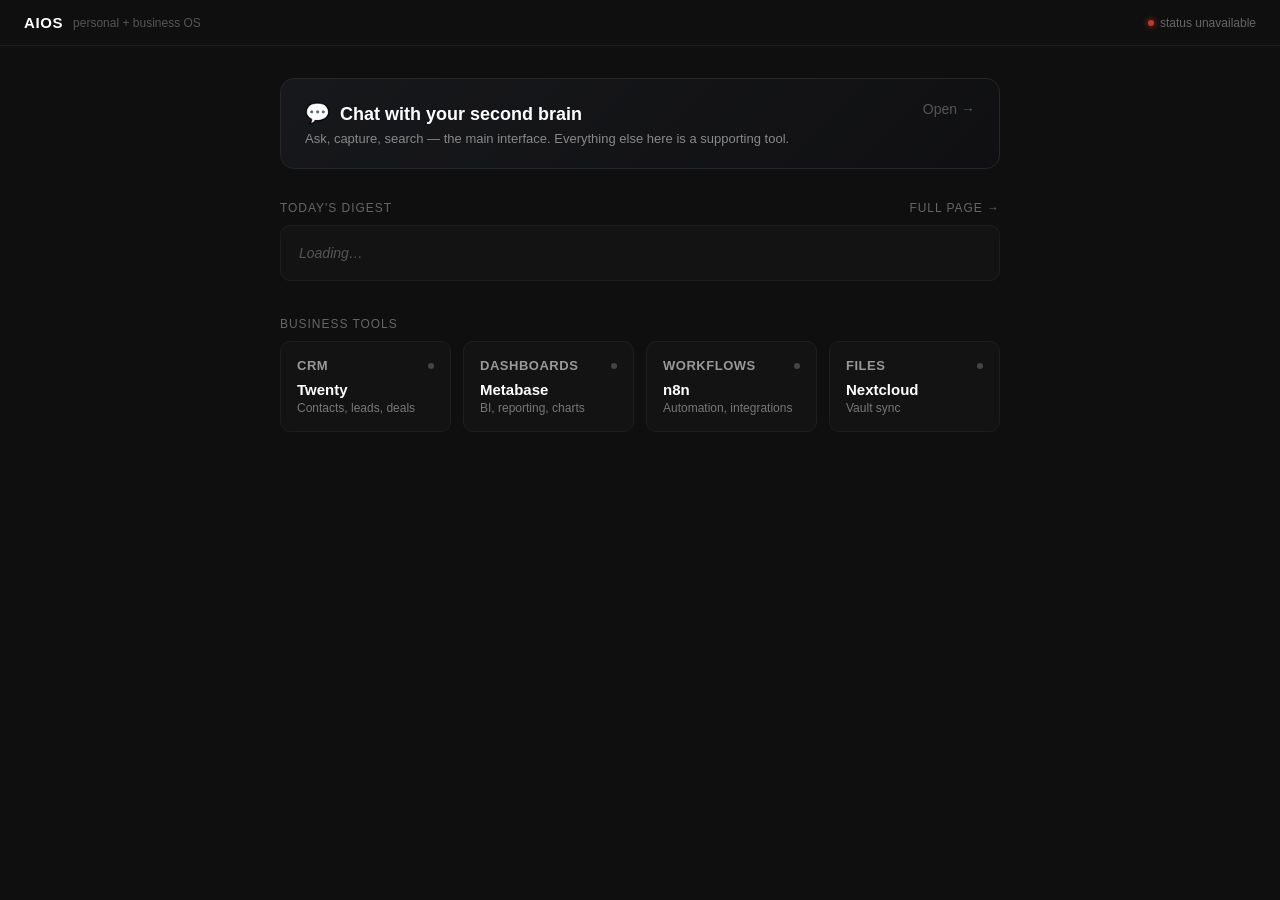
==== platform/agent/hub.html @ 52e40766 "Add central hub landing page — one URL for the whole stack Jake had to remember/type port numbers to" ====
<!DOCTYPE html>
<html lang="en">
<head>
<meta charset="UTF-8">
<meta name="viewport" content="width=device-width, initial-scale=1.0">
<title>AIOS</title>
<style>
  * { box-sizing: border-box; margin: 0; padding: 0; }

  body {
    font-family: -apple-system, BlinkMacSystemFont, 'Segoe UI', sans-serif;
    background: #0f0f0f;
    color: #e8e8e8;
    min-height: 100dvh;
  }

  header {
    padding: 14px 24px;
    border-bottom: 1px solid #1e1e1e;
    display: flex;
    align-items: center;
    gap: 10px;
    position: sticky;
    top: 0;
    background: #0f0f0f;
    z-index: 10;
  }

  header h1 { font-size: 15px; font-weight: 600; letter-spacing: 0.04em; color: #fff; }
  header span.tag { font-size: 12px; color: #555; }

  #global-status {
    margin-left: auto;
    font-size: 12px;
    color: #666;
    display: flex;
    align-items: center;
    gap: 6px;
  }

  .dot {
    width: 6px;
    height: 6px;
    border-radius: 50%;
    background: #444;
    flex-shrink: 0;
    transition: background 0.3s, box-shadow 0.3s;
  }
  .dot.up { background: #2a9d5c; box-shadow: 0 0 6px #2a9d5c; }
  .dot.down { background: #c0392b; box-shadow: 0 0 6px #c0392b; }

  main {
    max-width: 760px;
    margin: 0 auto;
    padding: 32px 20px 80px;
  }

  a { text-decoration: none; color: inherit; }

  .primary-card {
    display: block;
    background: linear-gradient(135deg, #17181b, #101012);
    border: 1px solid #262626;
    border-radius: 14px;
    padding: 22px 24px;
    margin-bottom: 32px;
    transition: border-color 0.2s, transform 0.15s;
  }
  .primary-card:hover { border-color: #3a3a3a; transform: translateY(-1px); }

  .primary-card .icon { font-size: 20px; margin-right: 10px; }
  .primary-card h2 { font-size: 18px; font-weight: 600; color: #fff; display: inline; }
  .primary-card p { font-size: 13px; color: #888; margin-top: 6px; }
  .primary-card .arrow { float: right; color: #555; font-size: 14px; }

  .section-label {
    font-size: 12px;
    color: #666;
    text-transform: uppercase;
    letter-spacing: 0.08em;
    display: flex;
    align-items: baseline;
    justify-content: space-between;
    margin: 0 0 10px;
  }
  .section-label a { color: #666; font-size: 12px; }
  .section-label a:hover { color: #999; }

  .digest-preview {
    background: #131313;
    border: 1px solid #1e1e1e;
    border-radius: 10px;
    padding: 16px 18px;
    font-size: 14px;
    color: #ccc;
    line-height: 1.6;
    margin-bottom: 36px;
    min-height: 20px;
  }
  .digest-preview.empty { color: #555; font-style: italic; }

  .card-grid {
    display: grid;
    grid-template-columns: repeat(auto-fit, minmax(160px, 1fr));
    gap: 12px;
  }

  .service-card {
    display: block;
    background: #131313;
    border: 1px solid #1e1e1e;
    border-radius: 10px;
    padding: 16px;
    transition: border-color 0.2s, transform 0.15s;
  }
  .service-card:hover { border-color: #333; transform: translateY(-1px); }

  .service-card .top-row {
    display: flex;
    align-items: center;
    justify-content: space-between;
    margin-bottom: 8px;
  }
  .service-card .name { font-size: 13px; font-weight: 600; color: #999; text-transform: uppercase; letter-spacing: 0.04em; }
  .service-card .title { font-size: 15px; font-weight: 600; color: #fff; margin-bottom: 3px; }
  .service-card .desc { font-size: 12px; color: #777; }

  @media (max-width: 480px) {
    .card-grid { grid-template-columns: 1fr; }
  }
</style>
</head>
<body>
  <header>
    <h1>AIOS</h1>
    <span class="tag">personal + business OS</span>
    <div id="global-status"><span class="dot" id="global-dot"></span><span id="global-text">checking…</span></div>
  </header>

  <main>
    <a class="primary-card" href="/chat">
      <span class="arrow">Open →</span>
      <span class="icon">💬</span><h2>Chat with your second brain</h2>
      <p>Ask, capture, search — the main interface. Everything else here is a supporting tool.</p>
    </a>

    <div class="section-label">
      <span>Today's digest</span>
      <a href="/digest">Full page →</a>
    </div>
    <div class="digest-preview empty" id="digest-preview">Loading…</div>

    <div class="section-label"><span>Business tools</span></div>
    <div class="card-grid">
      <a class="service-card" href="https://aios-jake-1.tail828365.ts.net:8443/" target="_blank" rel="noopener">
        <div class="top-row"><span class="name">CRM</span><span class="dot" id="dot-crm"></span></div>
        <div class="title">Twenty</div>
        <div class="desc">Contacts, leads, deals</div>
      </a>
      <a class="service-card" href="https://aios-jake-1.tail828365.ts.net:8444/" target="_blank" rel="noopener">
        <div class="top-row"><span class="name">Dashboards</span><span class="dot" id="dot-bi"></span></div>
        <div class="title">Metabase</div>
        <div class="desc">BI, reporting, charts</div>
      </a>
      <a class="service-card" href="https://aios-jake-1.tail828365.ts.net:8445/" target="_blank" rel="noopener">
        <div class="top-row"><span class="name">Workflows</span><span class="dot" id="dot-flows"></span></div>
        <div class="title">n8n</div>
        <div class="desc">Automation, integrations</div>
      </a>
      <a class="service-card" href="/files" target="_blank" rel="noopener">
        <div class="top-row"><span class="name">Files</span><span class="dot" id="dot-nextcloud"></span></div>
        <div class="title">Nextcloud</div>
        <div class="desc">Vault sync</div>
      </a>
    </div>
  </main>

  <script>
    const POLL_MS = 15000;

    async function refreshDigest() {
      try {
        const res = await fetch('/api/digest/latest', { cache: 'no-store' });
        const data = await res.json();
        const el = document.getElementById('digest-preview');
        if (data.date) {
          el.classList.remove('empty');
          el.innerHTML = data.html;
        } else {
          el.classList.add('empty');
          el.textContent = 'No digest yet — the daily check-in hasn\'t run.';
        }
      } catch (e) { /* leave last-known content on screen */ }
    }

    async function refreshStatus() {
      const globalDot = document.getElementById('global-dot');
      const globalText = document.getElementById('global-text');
      try {
        const res = await fetch('/api/status', { cache: 'no-store' });
        const data = await res.json();
        const map = { crm: 'dot-crm', bi: 'dot-bi', flows: 'dot-flows', nextcloud: 'dot-nextcloud' };
        let allUp = true;
        for (const [key, elId] of Object.entries(map)) {
          const dot = document.getElementById(elId);
          const state = data[key] || 'down';
          dot.className = 'dot ' + state;
          if (state !== 'up') allUp = false;
        }
        globalDot.className = 'dot ' + (allUp ? 'up' : 'down');
        globalText.textContent = allUp ? 'all systems up' : 'some services down';
      } catch (e) {
        globalDot.className = 'dot down';
        globalText.textContent = 'status unavailable';
      }
    }

    refreshDigest();
    refreshStatus();
    setInterval(refreshDigest, POLL_MS);
    setInterval(refreshStatus, POLL_MS);
  </script>
</body>
</html>
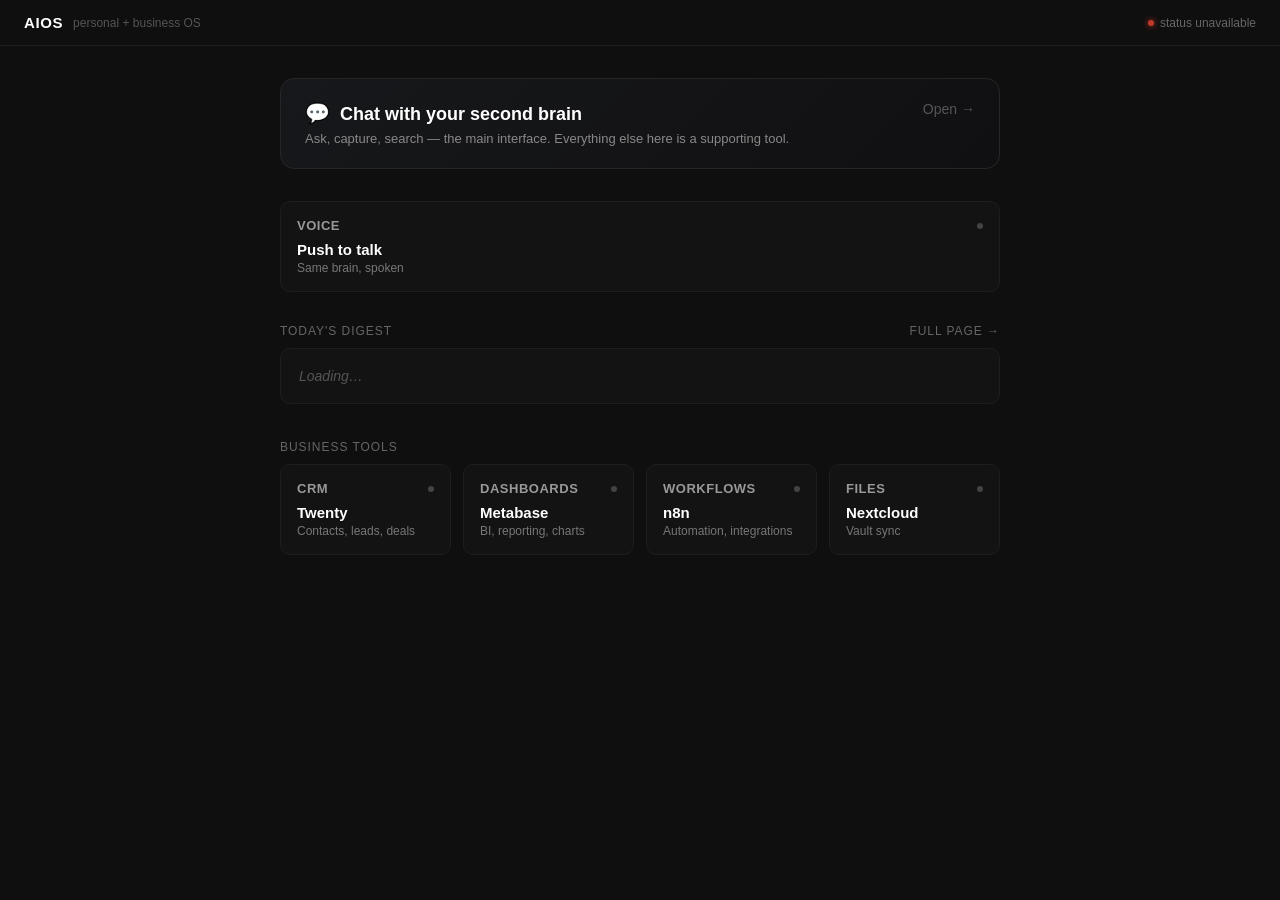
==== commit b5a92636: "Phase 5: push-to-talk voice, sharing one agent loop with chat Per docs/runbook-phase5.md: POST /voic" ====
--- a/platform/agent/hub.html
+++ b/platform/agent/hub.html
@@ -143,6 +143,14 @@
       <span class="icon">💬</span><h2>Chat with your second brain</h2>
       <p>Ask, capture, search — the main interface. Everything else here is a supporting tool.</p>
     </a>
+
+    <div class="card-grid" style="margin-bottom: 32px;">
+      <a class="service-card" href="/voice">
+        <div class="top-row"><span class="name">Voice</span><span class="dot" id="dot-voice"></span></div>
+        <div class="title">Push to talk</div>
+        <div class="desc">Same brain, spoken</div>
+      </a>
+    </div>
 
     <div class="section-label">
       <span>Today's digest</span>
@@ -199,7 +207,7 @@
       try {
         const res = await fetch('/api/status', { cache: 'no-store' });
         const data = await res.json();
-        const map = { crm: 'dot-crm', bi: 'dot-bi', flows: 'dot-flows', nextcloud: 'dot-nextcloud' };
+        const map = { crm: 'dot-crm', bi: 'dot-bi', flows: 'dot-flows', nextcloud: 'dot-nextcloud', voice: 'dot-voice' };
         let allUp = true;
         for (const [key, elId] of Object.entries(map)) {
           const dot = document.getElementById(elId);
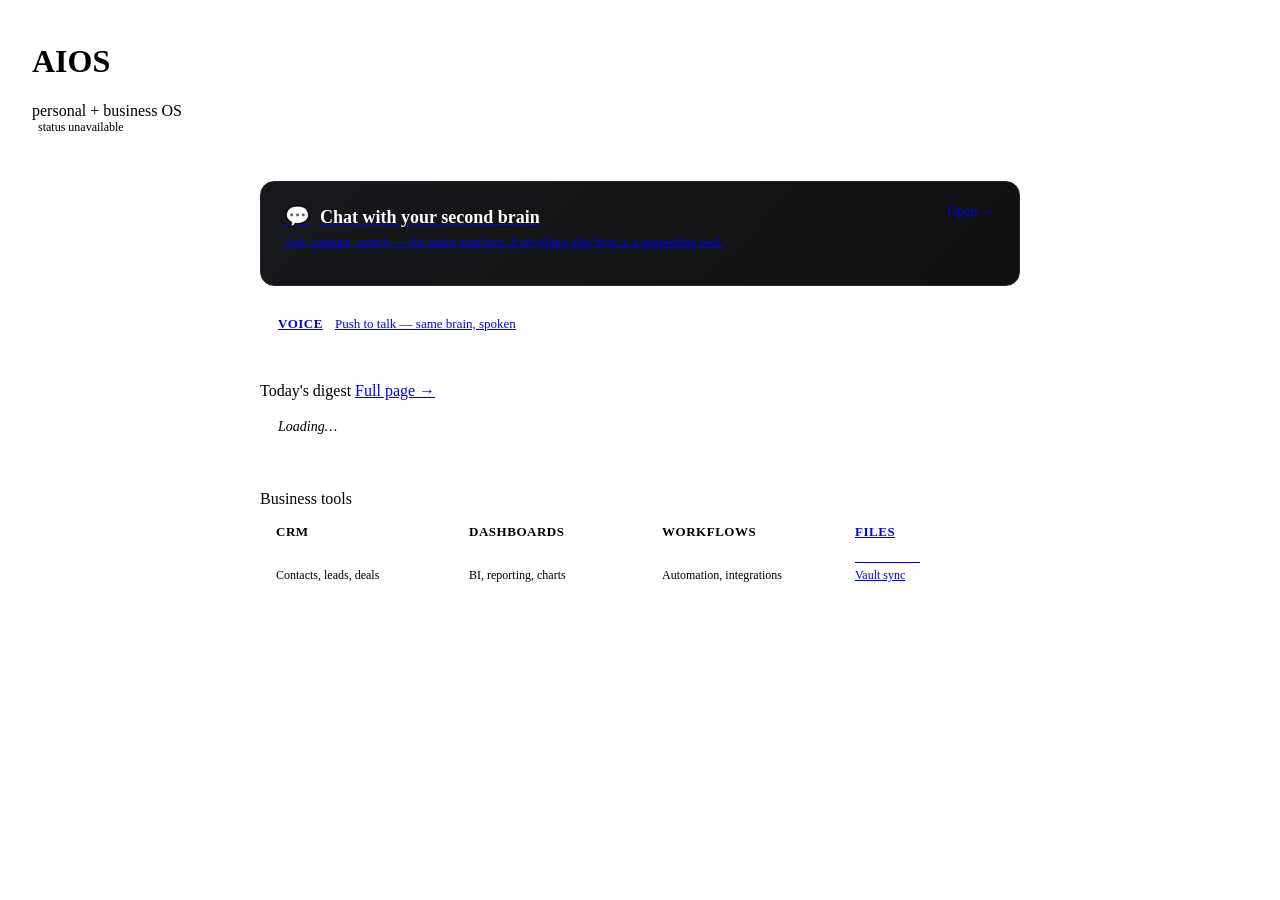
==== commit ea7901b7: "UI overhaul: streaming markdown chat, shared theme, tenant-free hub - ui.html: SSE streaming via new" ====
--- a/platform/agent/hub.html
+++ b/platform/agent/hub.html
@@ -4,50 +4,18 @@
 <meta charset="UTF-8">
 <meta name="viewport" content="width=device-width, initial-scale=1.0">
 <title>AIOS</title>
+<link rel="stylesheet" href="/theme.css">
 <style>
-  * { box-sizing: border-box; margin: 0; padding: 0; }
-
-  body {
-    font-family: -apple-system, BlinkMacSystemFont, 'Segoe UI', sans-serif;
-    background: #0f0f0f;
-    color: #e8e8e8;
-    min-height: 100dvh;
-  }
-
-  header {
-    padding: 14px 24px;
-    border-bottom: 1px solid #1e1e1e;
-    display: flex;
-    align-items: center;
-    gap: 10px;
-    position: sticky;
-    top: 0;
-    background: #0f0f0f;
-    z-index: 10;
-  }
-
-  header h1 { font-size: 15px; font-weight: 600; letter-spacing: 0.04em; color: #fff; }
-  header span.tag { font-size: 12px; color: #555; }
+  header { position: sticky; top: 0; z-index: 10; padding: 14px 24px; }
 
   #global-status {
     margin-left: auto;
     font-size: 12px;
-    color: #666;
+    color: var(--text-faint);
     display: flex;
     align-items: center;
     gap: 6px;
   }
-
-  .dot {
-    width: 6px;
-    height: 6px;
-    border-radius: 50%;
-    background: #444;
-    flex-shrink: 0;
-    transition: background 0.3s, box-shadow 0.3s;
-  }
-  .dot.up { background: #2a9d5c; box-shadow: 0 0 6px #2a9d5c; }
-  .dot.down { background: #c0392b; box-shadow: 0 0 6px #c0392b; }
 
   main {
     max-width: 760px;
@@ -55,40 +23,35 @@
     padding: 32px 20px 80px;
   }
 
-  a { text-decoration: none; color: inherit; }
-
   .primary-card {
     display: block;
     background: linear-gradient(135deg, #17181b, #101012);
     border: 1px solid #262626;
     border-radius: 14px;
     padding: 22px 24px;
-    margin-bottom: 32px;
+    margin-bottom: 16px;
     transition: border-color 0.2s, transform 0.15s;
   }
-  .primary-card:hover { border-color: #3a3a3a; transform: translateY(-1px); }
+  .primary-card:hover { border-color: var(--border-hover); transform: translateY(-1px); }
 
   .primary-card .icon { font-size: 20px; margin-right: 10px; }
   .primary-card h2 { font-size: 18px; font-weight: 600; color: #fff; display: inline; }
-  .primary-card p { font-size: 13px; color: #888; margin-top: 6px; }
-  .primary-card .arrow { float: right; color: #555; font-size: 14px; }
+  .primary-card p { font-size: 13px; color: var(--text-dim); margin-top: 6px; }
+  .primary-card .arrow { float: right; color: var(--text-faint); font-size: 14px; }
 
-  .section-label {
-    font-size: 12px;
-    color: #666;
-    text-transform: uppercase;
-    letter-spacing: 0.08em;
+  .voice-banner {
     display: flex;
-    align-items: baseline;
-    justify-content: space-between;
-    margin: 0 0 10px;
+    align-items: center;
+    gap: 12px;
+    padding: 14px 18px;
+    margin-bottom: 36px;
   }
-  .section-label a { color: #666; font-size: 12px; }
-  .section-label a:hover { color: #999; }
+  .voice-banner .name { font-size: 13px; font-weight: 600; color: var(--text-dim); text-transform: uppercase; letter-spacing: 0.04em; }
+  .voice-banner .desc { font-size: 13px; color: var(--text-faint); flex: 1; }
 
   .digest-preview {
-    background: #131313;
-    border: 1px solid #1e1e1e;
+    background: var(--bg-raised);
+    border: 1px solid var(--border);
     border-radius: 10px;
     padding: 16px 18px;
     font-size: 14px;
@@ -97,7 +60,7 @@
     margin-bottom: 36px;
     min-height: 20px;
   }
-  .digest-preview.empty { color: #555; font-style: italic; }
+  .digest-preview.empty { color: var(--text-faint); font-style: italic; }
 
   .card-grid {
     display: grid;
@@ -105,25 +68,16 @@
     gap: 12px;
   }
 
-  .service-card {
-    display: block;
-    background: #131313;
-    border: 1px solid #1e1e1e;
-    border-radius: 10px;
-    padding: 16px;
-    transition: border-color 0.2s, transform 0.15s;
-  }
-  .service-card:hover { border-color: #333; transform: translateY(-1px); }
-
+  .service-card { padding: 16px; }
   .service-card .top-row {
     display: flex;
     align-items: center;
     justify-content: space-between;
     margin-bottom: 8px;
   }
-  .service-card .name { font-size: 13px; font-weight: 600; color: #999; text-transform: uppercase; letter-spacing: 0.04em; }
+  .service-card .name { font-size: 13px; font-weight: 600; color: var(--text-dim); text-transform: uppercase; letter-spacing: 0.04em; }
   .service-card .title { font-size: 15px; font-weight: 600; color: #fff; margin-bottom: 3px; }
-  .service-card .desc { font-size: 12px; color: #777; }
+  .service-card .desc { font-size: 12px; color: var(--text-faint); }
 
   @media (max-width: 480px) {
     .card-grid { grid-template-columns: 1fr; }
@@ -144,13 +98,11 @@
       <p>Ask, capture, search — the main interface. Everything else here is a supporting tool.</p>
     </a>
 
-    <div class="card-grid" style="margin-bottom: 32px;">
-      <a class="service-card" href="/voice">
-        <div class="top-row"><span class="name">Voice</span><span class="dot" id="dot-voice"></span></div>
-        <div class="title">Push to talk</div>
-        <div class="desc">Same brain, spoken</div>
-      </a>
-    </div>
+    <a class="card voice-banner" href="/voice">
+      <span class="name">Voice</span>
+      <span class="desc">Push to talk — same brain, spoken</span>
+      <span class="dot" id="dot-voice"></span>
+    </a>
 
     <div class="section-label">
       <span>Today's digest</span>
@@ -160,22 +112,22 @@
 
     <div class="section-label"><span>Business tools</span></div>
     <div class="card-grid">
-      <a class="service-card" href="https://aios-jake-1.tail828365.ts.net:8443/" target="_blank" rel="noopener">
+      <a class="card service-card" id="link-crm" target="_blank" rel="noopener">
         <div class="top-row"><span class="name">CRM</span><span class="dot" id="dot-crm"></span></div>
         <div class="title">Twenty</div>
         <div class="desc">Contacts, leads, deals</div>
       </a>
-      <a class="service-card" href="https://aios-jake-1.tail828365.ts.net:8444/" target="_blank" rel="noopener">
+      <a class="card service-card" id="link-bi" target="_blank" rel="noopener">
         <div class="top-row"><span class="name">Dashboards</span><span class="dot" id="dot-bi"></span></div>
         <div class="title">Metabase</div>
         <div class="desc">BI, reporting, charts</div>
       </a>
-      <a class="service-card" href="https://aios-jake-1.tail828365.ts.net:8445/" target="_blank" rel="noopener">
+      <a class="card service-card" id="link-flows" target="_blank" rel="noopener">
         <div class="top-row"><span class="name">Workflows</span><span class="dot" id="dot-flows"></span></div>
         <div class="title">n8n</div>
         <div class="desc">Automation, integrations</div>
       </a>
-      <a class="service-card" href="/files" target="_blank" rel="noopener">
+      <a class="card service-card" id="link-files" href="/files" target="_blank" rel="noopener">
         <div class="top-row"><span class="name">Files</span><span class="dot" id="dot-nextcloud"></span></div>
         <div class="title">Nextcloud</div>
         <div class="desc">Vault sync</div>
@@ -185,6 +137,18 @@
 
   <script>
     const POLL_MS = 15000;
+
+    // Tool URLs are per-tenant — injected via the server from .env, never
+    // hardcoded here (platform/ stays tenant-free).
+    async function loadConfig() {
+      try {
+        const res = await fetch('/api/hub-config', { cache: 'no-store' });
+        const cfg = await res.json();
+        for (const key of ['crm', 'bi', 'flows', 'files']) {
+          if (cfg[key]) document.getElementById('link-' + key).href = cfg[key];
+        }
+      } catch (e) { /* cards stay unlinked until the agent is reachable */ }
+    }
 
     async function refreshDigest() {
       try {
@@ -223,6 +187,7 @@
       }
     }
 
+    loadConfig();
     refreshDigest();
     refreshStatus();
     setInterval(refreshDigest, POLL_MS);
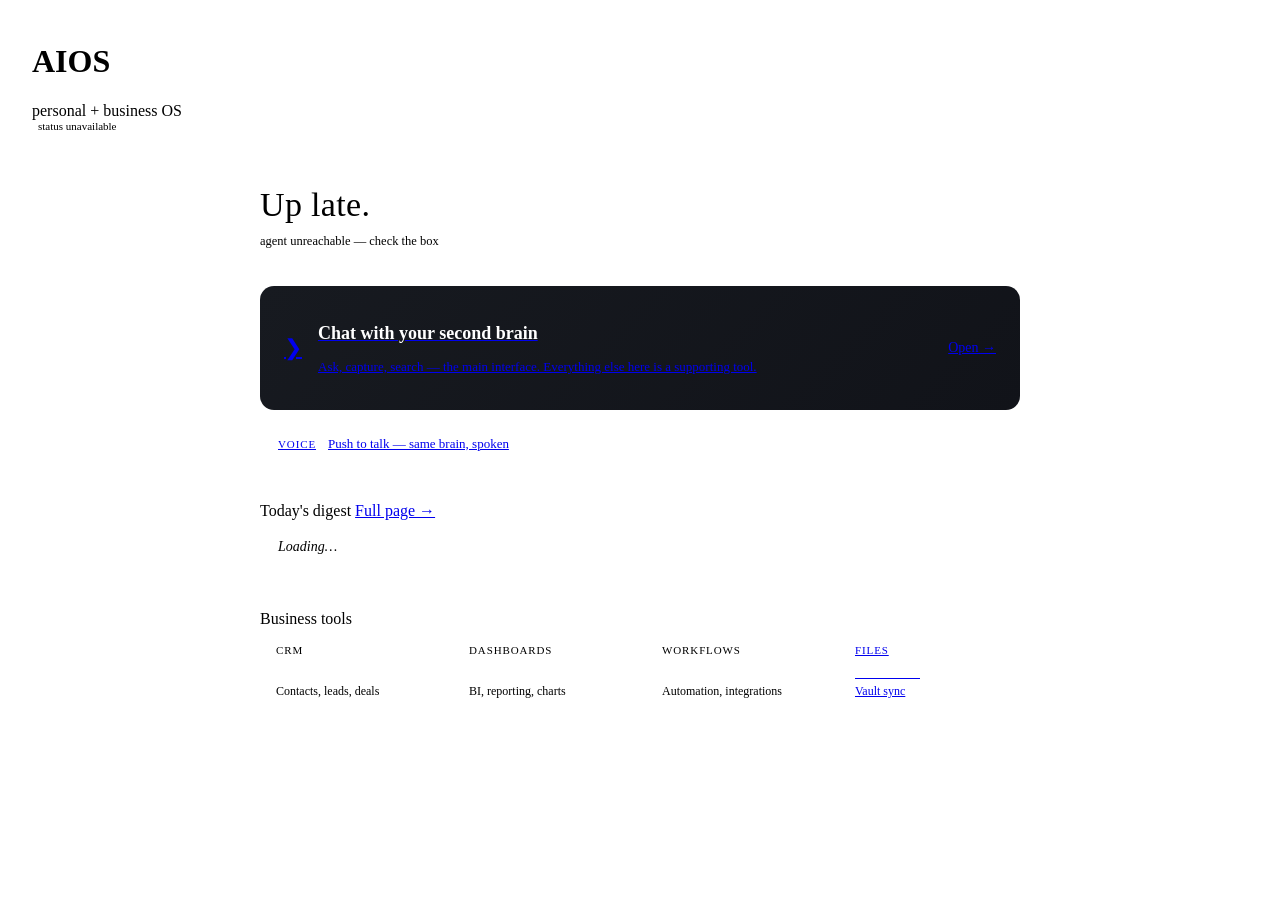
==== commit cac24ca8: "Design pass: console greeting, resume card, three-role type system Direction: "a quiet machine room " ====
--- a/platform/agent/hub.html
+++ b/platform/agent/hub.html
@@ -10,7 +10,8 @@
 
   #global-status {
     margin-left: auto;
-    font-size: 12px;
+    font-family: var(--font-mono);
+    font-size: 11px;
     color: var(--text-faint);
     display: flex;
     align-items: center;
@@ -20,34 +21,95 @@
   main {
     max-width: 760px;
     margin: 0 auto;
-    padding: 32px 20px 80px;
-  }
+    padding: 40px 20px 80px;
+  }
+
+  @keyframes rise {
+    from { opacity: 0; transform: translateY(8px); }
+    to { opacity: 1; transform: none; }
+  }
+  .rise { animation: rise 0.45s ease both; }
+  .rise.d1 { animation-delay: 0.05s; }
+  .rise.d2 { animation-delay: 0.12s; }
+  .rise.d3 { animation-delay: 0.19s; }
+  .rise.d4 { animation-delay: 0.26s; }
+
+  /* The console greeting — the OS addresses you, then reports in mono. */
+  #greeting {
+    font-family: var(--font-display);
+    font-size: 34px;
+    font-weight: 500;
+    letter-spacing: 0.01em;
+    color: var(--text);
+    margin-bottom: 10px;
+  }
+  #report {
+    font-family: var(--font-mono);
+    font-size: 12.5px;
+    color: var(--text-faint);
+    margin-bottom: 36px;
+    min-height: 16px;
+  }
+  #report b { color: var(--text-dim); font-weight: 500; }
 
   .primary-card {
-    display: block;
-    background: linear-gradient(135deg, #17181b, #101012);
-    border: 1px solid #262626;
+    display: flex;
+    align-items: center;
+    gap: 16px;
+    background: linear-gradient(135deg, #171a20, #111319);
+    border: 1px solid var(--border-strong);
     border-radius: 14px;
     padding: 22px 24px;
-    margin-bottom: 16px;
+    margin-bottom: 12px;
     transition: border-color 0.2s, transform 0.15s;
   }
   .primary-card:hover { border-color: var(--border-hover); transform: translateY(-1px); }
 
-  .primary-card .icon { font-size: 20px; margin-right: 10px; }
-  .primary-card h2 { font-size: 18px; font-weight: 600; color: #fff; display: inline; }
-  .primary-card p { font-size: 13px; color: var(--text-dim); margin-top: 6px; }
-  .primary-card .arrow { float: right; color: var(--text-faint); font-size: 14px; }
-
-  .voice-banner {
+  .primary-card .glyph {
+    font-family: var(--font-mono);
+    font-size: 22px;
+    color: var(--accent-bright);
+    flex-shrink: 0;
+  }
+  .primary-card .body { flex: 1; }
+  .primary-card h2 { font-size: 18px; font-weight: 600; color: #fff; }
+  .primary-card p { font-size: 13px; color: var(--text-dim); margin-top: 5px; }
+  .primary-card .arrow { color: var(--text-faint); font-size: 14px; flex-shrink: 0; }
+
+  .duo {
+    display: grid;
+    grid-template-columns: 1fr 1fr;
+    gap: 12px;
+    margin-bottom: 36px;
+  }
+  .duo .card {
     display: flex;
     align-items: center;
     gap: 12px;
     padding: 14px 18px;
-    margin-bottom: 36px;
-  }
-  .voice-banner .name { font-size: 13px; font-weight: 600; color: var(--text-dim); text-transform: uppercase; letter-spacing: 0.04em; }
-  .voice-banner .desc { font-size: 13px; color: var(--text-faint); flex: 1; }
+    min-width: 0;
+  }
+  .duo .name {
+    font-family: var(--font-mono);
+    font-size: 11px;
+    font-weight: 500;
+    color: var(--text-dim);
+    text-transform: uppercase;
+    letter-spacing: 0.08em;
+    flex-shrink: 0;
+  }
+  .duo .desc {
+    font-size: 13px;
+    color: var(--text-faint);
+    flex: 1;
+    min-width: 0;
+    white-space: nowrap;
+    overflow: hidden;
+    text-overflow: ellipsis;
+  }
+  #resume-card { display: none; }
+  #resume-card .desc { color: var(--text-body); font-style: italic; }
+  #resume-age { font-family: var(--font-mono); font-size: 11px; color: var(--text-faint); flex-shrink: 0; }
 
   .digest-preview {
     background: var(--bg-raised);
@@ -55,12 +117,24 @@
     border-radius: 10px;
     padding: 16px 18px;
     font-size: 14px;
-    color: #ccc;
+    color: var(--text-body);
     line-height: 1.6;
     margin-bottom: 36px;
     min-height: 20px;
   }
   .digest-preview.empty { color: var(--text-faint); font-style: italic; }
+  .digest-preview h1 { display: none; } /* date is redundant under the section label */
+  .digest-preview h2 {
+    font-family: var(--font-mono);
+    font-size: 11px;
+    font-weight: 600;
+    color: var(--text-dim);
+    text-transform: uppercase;
+    letter-spacing: 0.08em;
+    margin: 14px 0 4px;
+  }
+  .digest-preview h2:first-child { margin-top: 0; }
+  .digest-preview p { margin-bottom: 4px; }
 
   .card-grid {
     display: grid;
@@ -75,12 +149,14 @@
     justify-content: space-between;
     margin-bottom: 8px;
   }
-  .service-card .name { font-size: 13px; font-weight: 600; color: var(--text-dim); text-transform: uppercase; letter-spacing: 0.04em; }
+  .service-card .name { font-family: var(--font-mono); font-size: 11px; font-weight: 500; color: var(--text-dim); text-transform: uppercase; letter-spacing: 0.08em; }
   .service-card .title { font-size: 15px; font-weight: 600; color: #fff; margin-bottom: 3px; }
   .service-card .desc { font-size: 12px; color: var(--text-faint); }
 
-  @media (max-width: 480px) {
-    .card-grid { grid-template-columns: 1fr; }
+  @media (max-width: 540px) {
+    .card-grid { grid-template-columns: 1fr 1fr; }
+    .duo { grid-template-columns: 1fr; }
+    #greeting { font-size: 28px; }
   }
 </style>
 </head>
@@ -92,51 +168,110 @@
   </header>
 
   <main>
-    <a class="primary-card" href="/chat">
+    <div class="rise">
+      <div id="greeting">Hello.</div>
+      <div id="report">waking up…</div>
+    </div>
+
+    <a class="primary-card rise d1" href="/chat">
+      <span class="glyph">❯</span>
+      <span class="body">
+        <h2>Chat with your second brain</h2>
+        <p>Ask, capture, search — the main interface. Everything else here is a supporting tool.</p>
+      </span>
       <span class="arrow">Open →</span>
-      <span class="icon">💬</span><h2>Chat with your second brain</h2>
-      <p>Ask, capture, search — the main interface. Everything else here is a supporting tool.</p>
     </a>
 
-    <a class="card voice-banner" href="/voice">
-      <span class="name">Voice</span>
-      <span class="desc">Push to talk — same brain, spoken</span>
-      <span class="dot" id="dot-voice"></span>
-    </a>
-
-    <div class="section-label">
-      <span>Today's digest</span>
-      <a href="/digest">Full page →</a>
-    </div>
-    <div class="digest-preview empty" id="digest-preview">Loading…</div>
-
-    <div class="section-label"><span>Business tools</span></div>
-    <div class="card-grid">
-      <a class="card service-card" id="link-crm" target="_blank" rel="noopener">
-        <div class="top-row"><span class="name">CRM</span><span class="dot" id="dot-crm"></span></div>
-        <div class="title">Twenty</div>
-        <div class="desc">Contacts, leads, deals</div>
+    <div class="duo rise d2">
+      <a class="card" id="resume-card" href="/chat">
+        <span class="name">Resume</span>
+        <span class="desc" id="resume-title"></span>
+        <span id="resume-age"></span>
       </a>
-      <a class="card service-card" id="link-bi" target="_blank" rel="noopener">
-        <div class="top-row"><span class="name">Dashboards</span><span class="dot" id="dot-bi"></span></div>
-        <div class="title">Metabase</div>
-        <div class="desc">BI, reporting, charts</div>
-      </a>
-      <a class="card service-card" id="link-flows" target="_blank" rel="noopener">
-        <div class="top-row"><span class="name">Workflows</span><span class="dot" id="dot-flows"></span></div>
-        <div class="title">n8n</div>
-        <div class="desc">Automation, integrations</div>
-      </a>
-      <a class="card service-card" id="link-files" href="/files" target="_blank" rel="noopener">
-        <div class="top-row"><span class="name">Files</span><span class="dot" id="dot-nextcloud"></span></div>
-        <div class="title">Nextcloud</div>
-        <div class="desc">Vault sync</div>
+      <a class="card" href="/voice">
+        <span class="name">Voice</span>
+        <span class="desc">Push to talk — same brain, spoken</span>
+        <span class="dot" id="dot-voice"></span>
       </a>
     </div>
+
+    <div class="rise d3">
+      <div class="section-label">
+        <span>Today's digest</span>
+        <a href="/digest">Full page →</a>
+      </div>
+      <div class="digest-preview empty" id="digest-preview">Loading…</div>
+    </div>
+
+    <div class="rise d4">
+      <div class="section-label"><span>Business tools</span></div>
+      <div class="card-grid">
+        <a class="card service-card" id="link-crm" target="_blank" rel="noopener">
+          <div class="top-row"><span class="name">CRM</span><span class="dot" id="dot-crm"></span></div>
+          <div class="title">Twenty</div>
+          <div class="desc">Contacts, leads, deals</div>
+        </a>
+        <a class="card service-card" id="link-bi" target="_blank" rel="noopener">
+          <div class="top-row"><span class="name">Dashboards</span><span class="dot" id="dot-bi"></span></div>
+          <div class="title">Metabase</div>
+          <div class="desc">BI, reporting, charts</div>
+        </a>
+        <a class="card service-card" id="link-flows" target="_blank" rel="noopener">
+          <div class="top-row"><span class="name">Workflows</span><span class="dot" id="dot-flows"></span></div>
+          <div class="title">n8n</div>
+          <div class="desc">Automation, integrations</div>
+        </a>
+        <a class="card service-card" id="link-files" href="/files" target="_blank" rel="noopener">
+          <div class="top-row"><span class="name">Files</span><span class="dot" id="dot-nextcloud"></span></div>
+          <div class="title">Nextcloud</div>
+          <div class="desc">Vault sync</div>
+        </a>
+      </div>
+    </div>
   </main>
 
   <script>
     const POLL_MS = 15000;
+    const $ = id => document.getElementById(id);
+
+    // ---- Console greeting: the OS addresses you, then reports live facts.
+    const h = new Date().getHours();
+    $('greeting').textContent =
+      h < 5 ? 'Up late.' : h < 12 ? 'Good morning.' : h < 18 ? 'Good afternoon.' : 'Good evening.';
+
+    const report = { services: null, digest: null, session: null };
+    function renderReport() {
+      const parts = [];
+      if (report.services) parts.push(`<b>${report.services}</b> services up`);
+      if (report.digest !== null) parts.push(report.digest ? 'digest <b>ready</b>' : 'no digest yet');
+      if (report.session) parts.push(`last session <b>${report.session}</b>`);
+      $('report').innerHTML = parts.length ? parts.join(' · ') : 'agent unreachable — check the box';
+    }
+
+    function relAge(epochSec) {
+      const s = Math.max(1, Math.floor(Date.now() / 1000 - epochSec));
+      if (s < 3600) return Math.floor(s / 60) + 'm ago';
+      if (s < 86400) return Math.floor(s / 3600) + 'h ago';
+      return Math.floor(s / 86400) + 'd ago';
+    }
+
+    // ---- Resume: pick up the most recent conversation where it left off.
+    async function loadResume() {
+      try {
+        const res = await fetch('/sessions', { cache: 'no-store' });
+        const sessions = await res.json();
+        if (!sessions.length) return;
+        const last = sessions[0];
+        report.session = relAge(last.updated_at);
+        renderReport();
+        if (!last.title) return;
+        const card = $('resume-card');
+        card.href = '/chat?session=' + encodeURIComponent(last.id);
+        $('resume-title').textContent = '“' + last.title + '”';
+        $('resume-age').textContent = relAge(last.updated_at);
+        card.style.display = 'flex';
+      } catch (e) { /* box asleep — card stays hidden */ }
+    }
 
     // Tool URLs are per-tenant — injected via the server from .env, never
     // hardcoded here (platform/ stays tenant-free).
@@ -145,7 +280,7 @@
         const res = await fetch('/api/hub-config', { cache: 'no-store' });
         const cfg = await res.json();
         for (const key of ['crm', 'bi', 'flows', 'files']) {
-          if (cfg[key]) document.getElementById('link-' + key).href = cfg[key];
+          if (cfg[key]) $('link-' + key).href = cfg[key];
         }
       } catch (e) { /* cards stay unlinked until the agent is reachable */ }
     }
@@ -154,7 +289,9 @@
       try {
         const res = await fetch('/api/digest/latest', { cache: 'no-store' });
         const data = await res.json();
-        const el = document.getElementById('digest-preview');
+        const el = $('digest-preview');
+        report.digest = !!data.date;
+        renderReport();
         if (data.date) {
           el.classList.remove('empty');
           el.innerHTML = data.html;
@@ -166,28 +303,32 @@
     }
 
     async function refreshStatus() {
-      const globalDot = document.getElementById('global-dot');
-      const globalText = document.getElementById('global-text');
+      const globalDot = $('global-dot');
+      const globalText = $('global-text');
       try {
         const res = await fetch('/api/status', { cache: 'no-store' });
         const data = await res.json();
         const map = { crm: 'dot-crm', bi: 'dot-bi', flows: 'dot-flows', nextcloud: 'dot-nextcloud', voice: 'dot-voice' };
-        let allUp = true;
+        let up = 0, total = 0;
         for (const [key, elId] of Object.entries(map)) {
-          const dot = document.getElementById(elId);
           const state = data[key] || 'down';
-          dot.className = 'dot ' + state;
-          if (state !== 'up') allUp = false;
+          $(elId).className = 'dot ' + state;
+          total++;
+          if (state === 'up') up++;
         }
-        globalDot.className = 'dot ' + (allUp ? 'up' : 'down');
-        globalText.textContent = allUp ? 'all systems up' : 'some services down';
+        report.services = `${up}/${total}`;
+        renderReport();
+        globalDot.className = 'dot ' + (up === total ? 'up' : 'down');
+        globalText.textContent = up === total ? 'all systems up' : 'some services down';
       } catch (e) {
         globalDot.className = 'dot down';
         globalText.textContent = 'status unavailable';
+        renderReport();
       }
     }
 
     loadConfig();
+    loadResume();
     refreshDigest();
     refreshStatus();
     setInterval(refreshDigest, POLL_MS);
